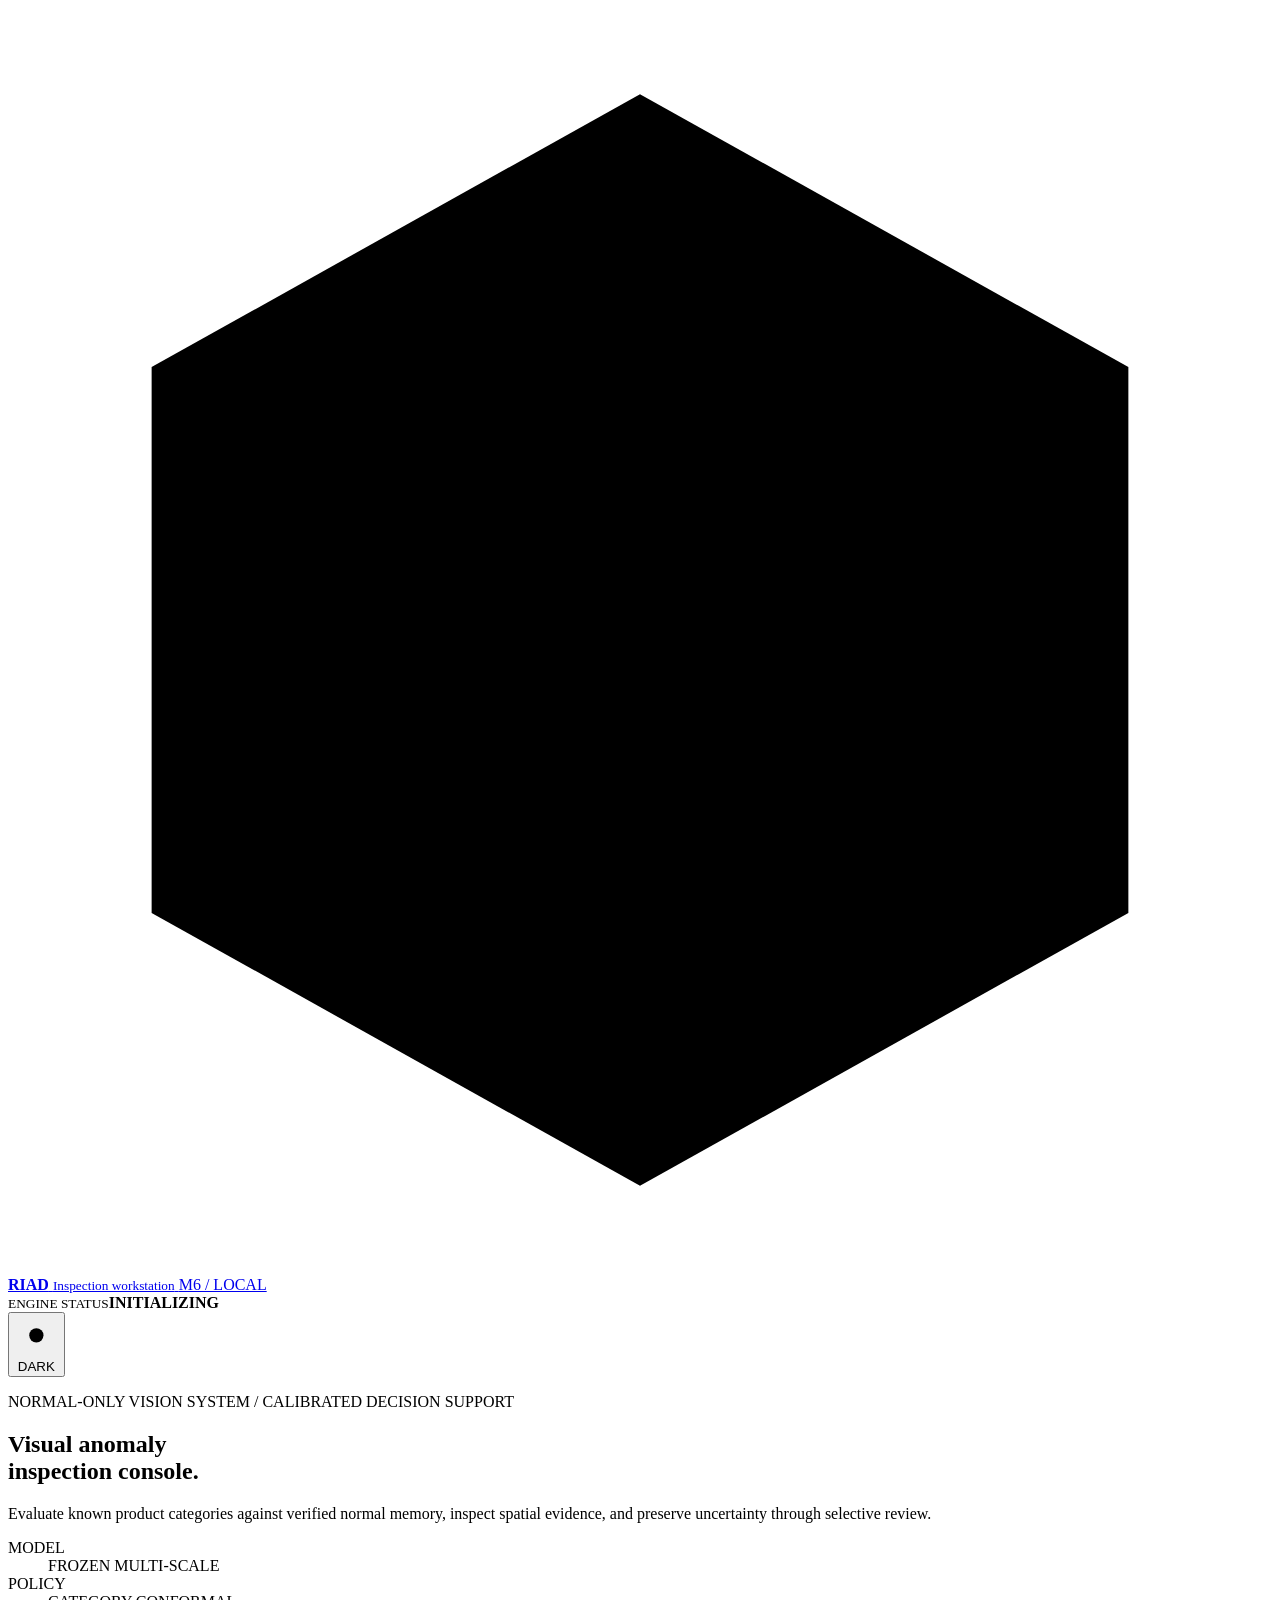
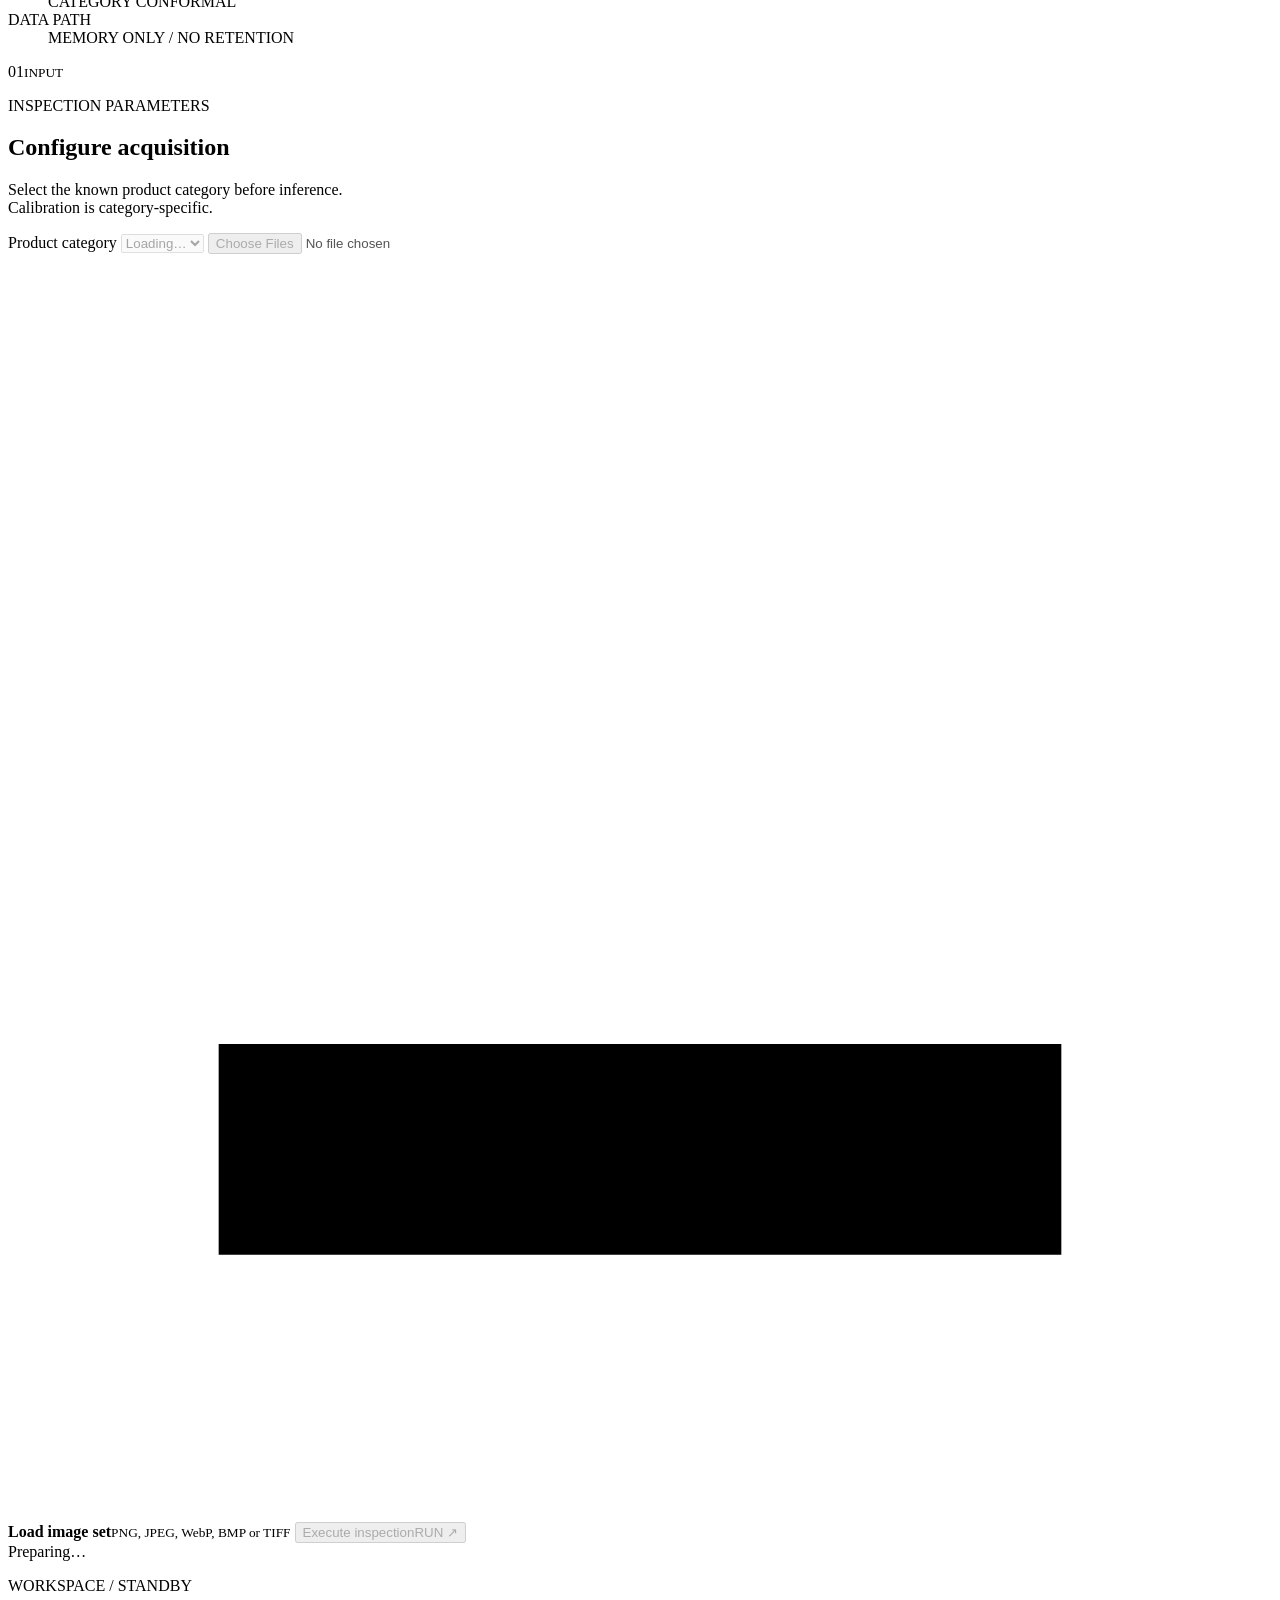
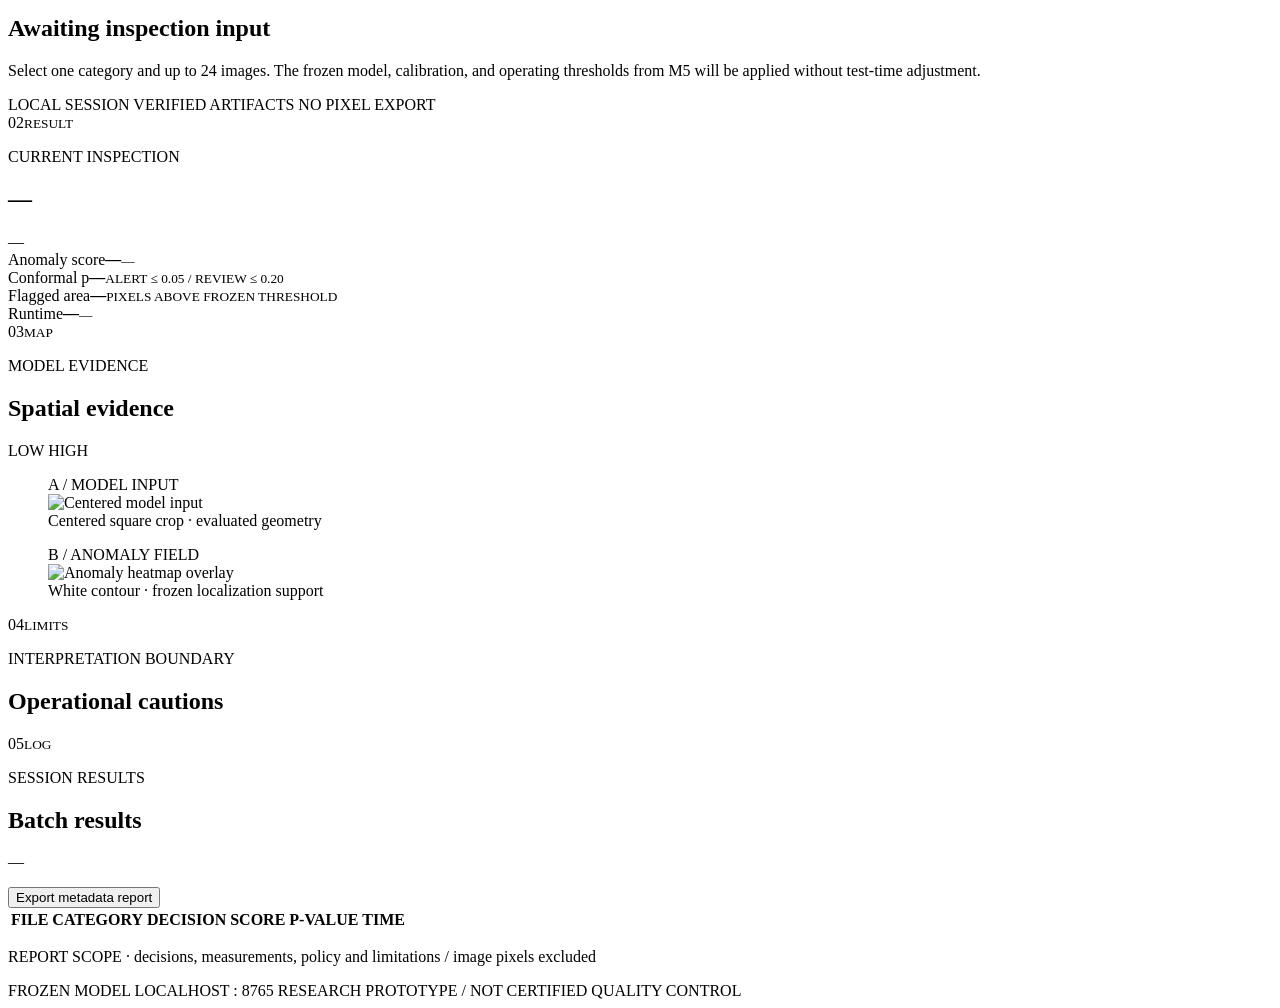
==== src/robust_industrial_anomaly_detection/prototype/static/workstation.html @ 49c625c0 "redesign the UI, added in darkmode + will need revise on the color themes" ====
<!doctype html>
<html lang="en">
  <head>
    <meta charset="utf-8">
    <meta name="viewport" content="width=device-width, initial-scale=1">
    <meta name="color-scheme" content="dark light">
    <title>RIAD · Inspection Workstation</title>
    <link rel="stylesheet" href="/styles.css">
  </head>
  <body data-theme="dark">
    <header class="command-bar">
      <a class="brand" href="/" aria-label="Robust Industrial Anomaly Detection home">
        <svg class="brand-mark" viewBox="0 0 44 44" aria-hidden="true">
          <path d="M22 3 39 12.5v19L22 41 5 31.5v-19L22 3Z"></path>
          <circle cx="22" cy="22" r="8"></circle>
          <path d="M22 9v7m0 12v7M9 22h7m12 0h7"></path>
        </svg>
        <span class="brand-copy">
          <strong>RIAD</strong>
          <small>Inspection workstation</small>
        </span>
        <span class="build-tag">M6 / LOCAL</span>
      </a>
      <div class="command-actions">
        <div class="system-state">
          <span class="status-dot" id="status-dot"></span>
          <span><small>ENGINE STATUS</small><strong id="system-status">INITIALIZING</strong></span>
        </div>
        <button class="theme-toggle" id="theme-toggle" type="button" aria-label="Switch to light mode" aria-pressed="false">
          <svg viewBox="0 0 20 20" aria-hidden="true">
            <circle cx="10" cy="10" r="3.5"></circle>
            <path d="M10 1.5v2M10 16.5v2M1.5 10h2M16.5 10h2M4 4l1.4 1.4M14.6 14.6 16 16M16 4l-1.4 1.4M5.4 14.6 4 16"></path>
          </svg>
          <span id="theme-label">DARK</span>
        </button>
      </div>
    </header>

    <main class="console">
      <section class="hero">
        <div class="hero-copy">
          <p class="overline">NORMAL-ONLY VISION SYSTEM <span>/</span> CALIBRATED DECISION SUPPORT</p>
          <h1>Visual anomaly<br><span>inspection console.</span></h1>
          <p class="lede">Evaluate known product categories against verified normal memory,
            inspect spatial evidence, and preserve uncertainty through selective review.</p>
        </div>
        <dl class="system-specs" aria-label="System properties">
          <div><dt>MODEL</dt><dd id="model-spec">FROZEN MULTI-SCALE</dd></div>
          <div><dt>POLICY</dt><dd>CATEGORY CONFORMAL</dd></div>
          <div><dt>DATA PATH</dt><dd>MEMORY ONLY / NO RETENTION</dd></div>
        </dl>
      </section>

      <section class="module input-module">
        <div class="module-index" aria-hidden="true"><span>01</span><small>INPUT</small></div>
        <div class="module-body">
          <div class="module-heading">
            <div>
              <p class="module-code">INSPECTION PARAMETERS</p>
              <h2>Configure acquisition</h2>
            </div>
            <p class="module-note">Select the known product category before inference.<br>Calibration is category-specific.</p>
          </div>
          <div class="controls">
            <label class="field-label">Product category
              <select id="category" disabled><option>Loading…</option></select>
            </label>
            <label class="file-drop" id="file-drop" tabindex="0">
              <input id="files" type="file" accept="image/png,image/jpeg,image/webp,image/bmp,image/tiff" multiple disabled>
              <svg viewBox="0 0 24 24" aria-hidden="true"><path d="M12 16V4m0 0L7.5 8.5M12 4l4.5 4.5M4 15v4h16v-4"></path></svg>
              <span><strong>Load image set</strong><small id="file-summary">PNG, JPEG, WebP, BMP or TIFF</small></span>
            </label>
            <button class="primary" id="inspect" disabled>
              <span>Execute inspection</span><span class="button-key">RUN ↗</span>
            </button>
          </div>
          <div class="progress-wrap hidden" id="progress-wrap">
            <div class="progress-track"><span id="progress-bar"></span></div>
            <span id="progress-label">Preparing…</span>
          </div>
        </div>
      </section>

      <section class="standby" id="empty-state">
        <div class="reticle" aria-hidden="true"><span></span><span></span><i></i></div>
        <div>
          <p class="module-code">WORKSPACE / STANDBY</p>
          <h2>Awaiting inspection input</h2>
          <p>Select one category and up to 24 images. The frozen model, calibration,
            and operating thresholds from M5 will be applied without test-time adjustment.</p>
        </div>
        <div class="standby-readout" aria-label="Ready-state checks">
          <span><i></i>LOCAL SESSION</span>
          <span><i></i>VERIFIED ARTIFACTS</span>
          <span><i></i>NO PIXEL EXPORT</span>
        </div>
      </section>

      <section class="results hidden" id="results">
        <article class="module decision-module" id="decision-card">
          <div class="module-index" aria-hidden="true"><span>02</span><small>RESULT</small></div>
          <div class="module-body">
            <div class="result-heading">
              <div>
                <p class="module-code">CURRENT INSPECTION</p>
                <h2 id="result-name">—</h2>
              </div>
              <span class="decision-pill" id="decision-pill">—</span>
            </div>
            <div class="metric-grid">
              <div><span>Anomaly score</span><strong id="score">—</strong><small id="score-threshold">—</small></div>
              <div><span>Conformal p</span><strong id="p-value">—</strong><small>ALERT ≤ 0.05 / REVIEW ≤ 0.20</small></div>
              <div><span>Flagged area</span><strong id="area">—</strong><small>PIXELS ABOVE FROZEN THRESHOLD</small></div>
              <div><span>Runtime</span><strong id="runtime">—</strong><small id="runtime-detail">—</small></div>
            </div>
          </div>
        </article>

        <article class="module evidence">
          <div class="module-index" aria-hidden="true"><span>03</span><small>MAP</small></div>
          <div class="module-body">
            <div class="section-heading">
              <div><p class="module-code">MODEL EVIDENCE</p><h2>Spatial evidence</h2></div>
              <span class="legend">LOW <i></i> HIGH</span>
            </div>
            <div class="image-grid">
              <figure><div class="image-label">A / MODEL INPUT</div><img id="preview" alt="Centered model input"><figcaption>Centered square crop · evaluated geometry</figcaption></figure>
              <figure><div class="image-label">B / ANOMALY FIELD</div><img id="heatmap" alt="Anomaly heatmap overlay"><figcaption>White contour · frozen localization support</figcaption></figure>
            </div>
          </div>
        </article>

        <article class="module limits">
          <div class="module-index" aria-hidden="true"><span>04</span><small>LIMITS</small></div>
          <div class="module-body">
            <div class="section-heading"><div><p class="module-code">INTERPRETATION BOUNDARY</p><h2>Operational cautions</h2></div></div>
            <ul id="limitations"></ul>
          </div>
        </article>

        <article class="module batch">
          <div class="module-index" aria-hidden="true"><span>05</span><small>LOG</small></div>
          <div class="module-body">
            <div class="section-heading batch-heading">
              <div><p class="module-code">SESSION RESULTS</p><h2>Batch results</h2><p id="batch-summary">—</p></div>
              <button class="secondary" id="export">Export metadata report</button>
            </div>
            <div class="table-wrap">
              <table>
                <thead><tr><th>FILE</th><th>CATEGORY</th><th>DECISION</th><th>SCORE</th><th>P-VALUE</th><th>TIME</th></tr></thead>
                <tbody id="result-rows"></tbody>
              </table>
            </div>
            <p class="export-note">REPORT SCOPE · decisions, measurements, policy and limitations / image pixels excluded</p>
          </div>
        </article>
      </section>

      <section class="error hidden" id="error" role="alert"></section>
    </main>

    <footer>
      <span id="model-name">FROZEN MODEL</span>
      <span>LOCALHOST : 8765</span>
      <span>RESEARCH PROTOTYPE / NOT CERTIFIED QUALITY CONTROL</span>
    </footer>
    <script src="/app.js"></script>
  </body>
</html>
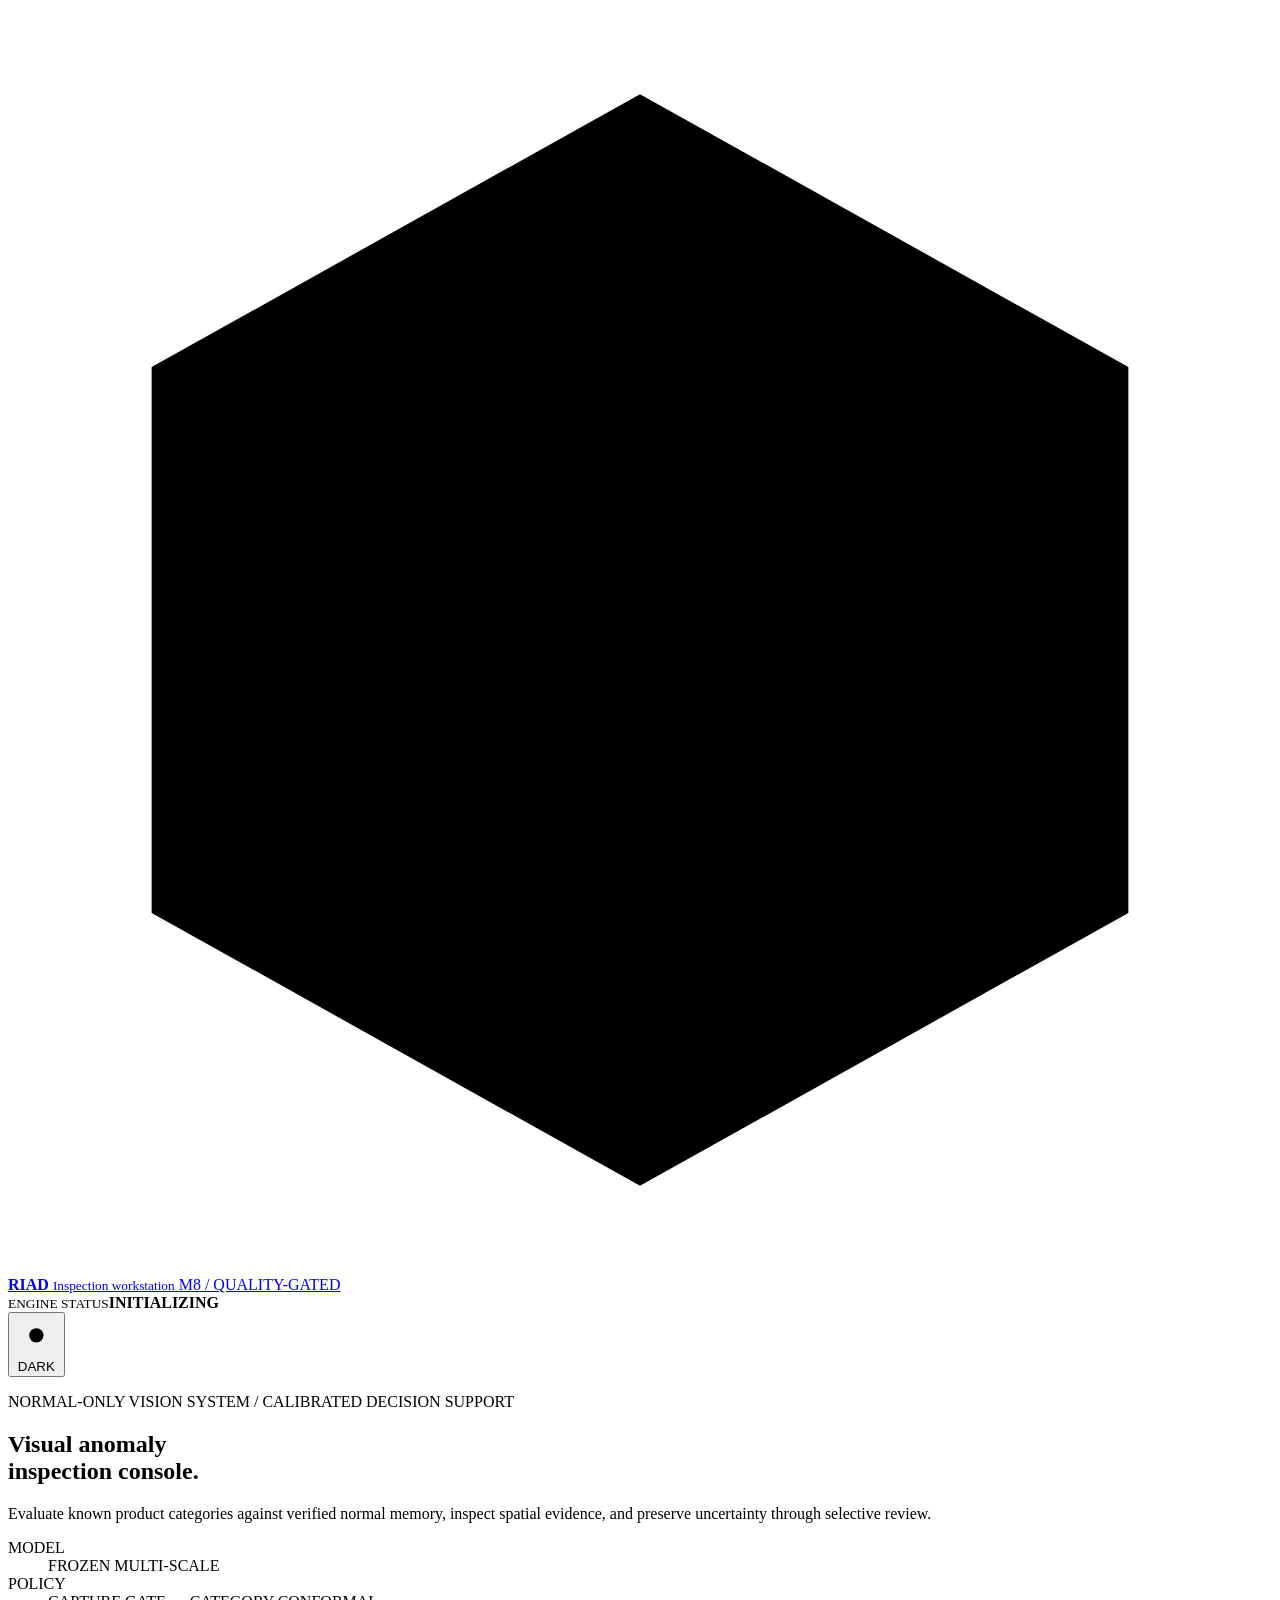
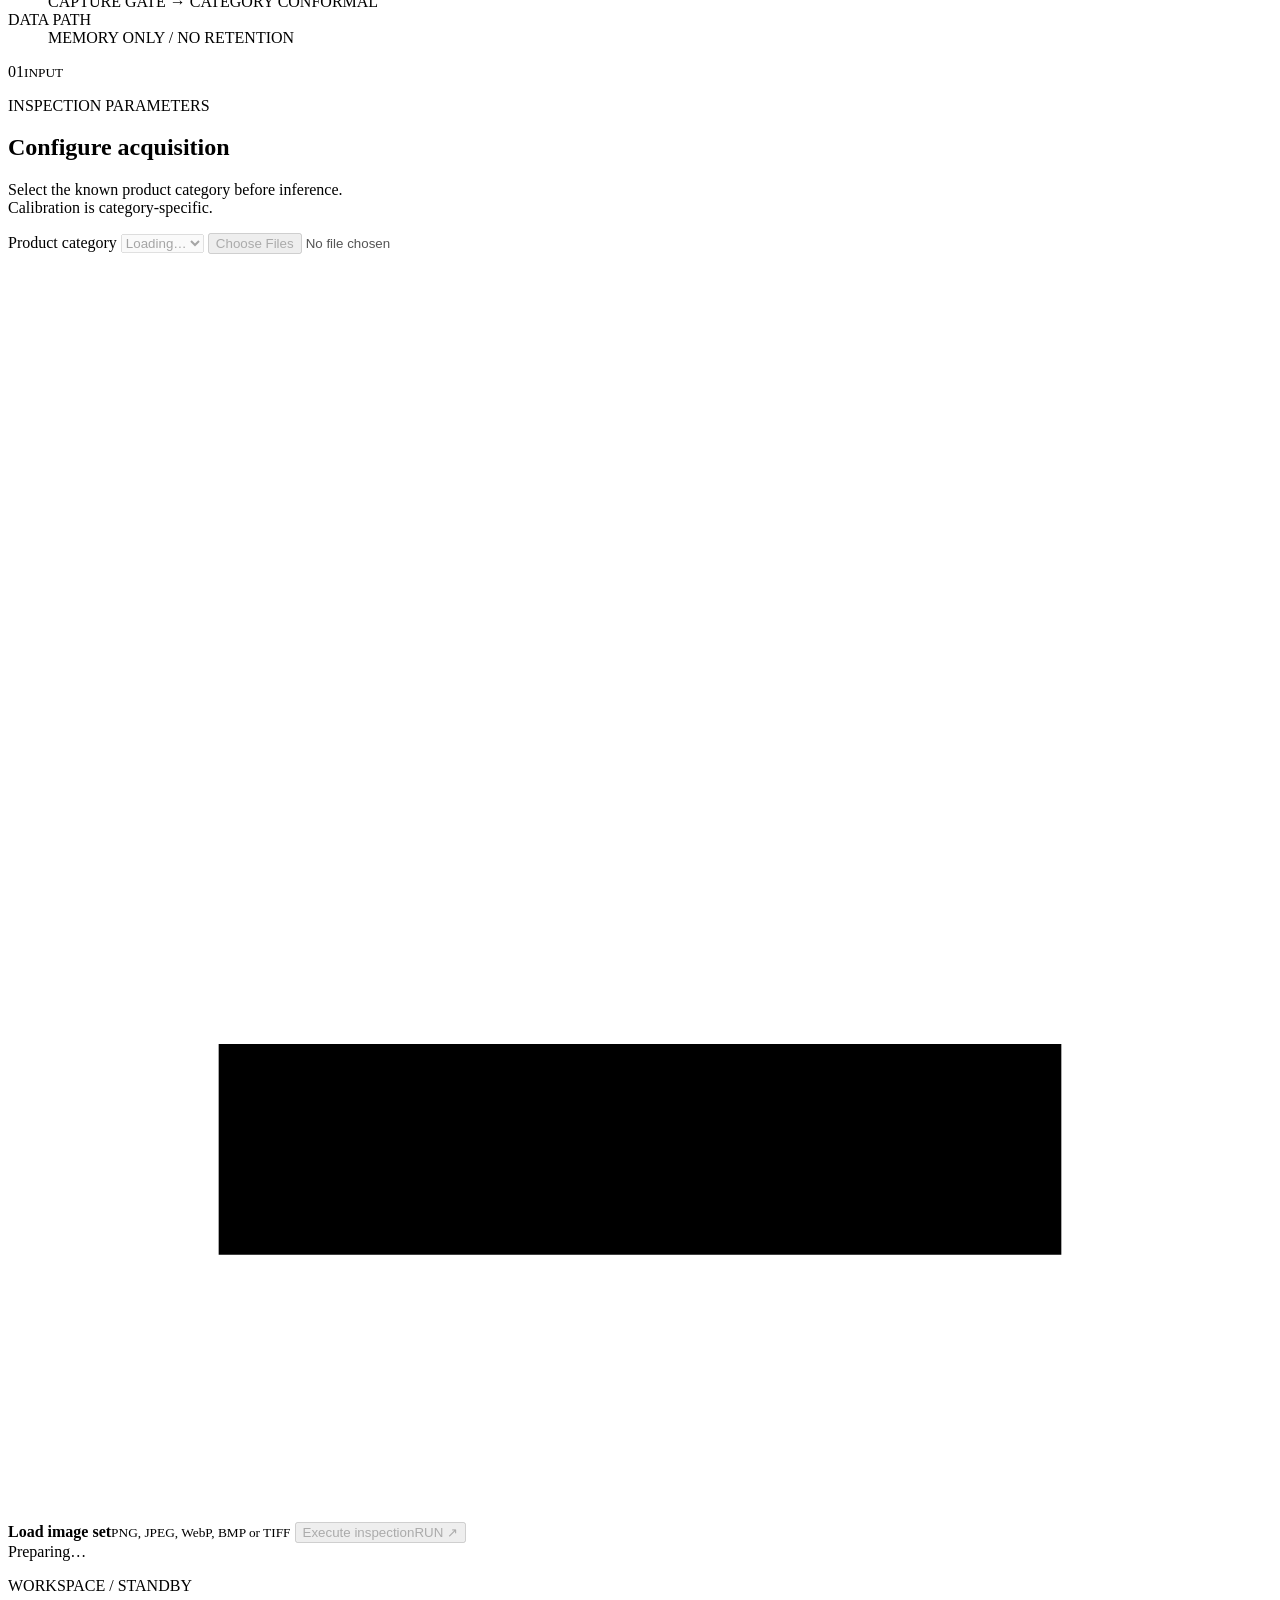
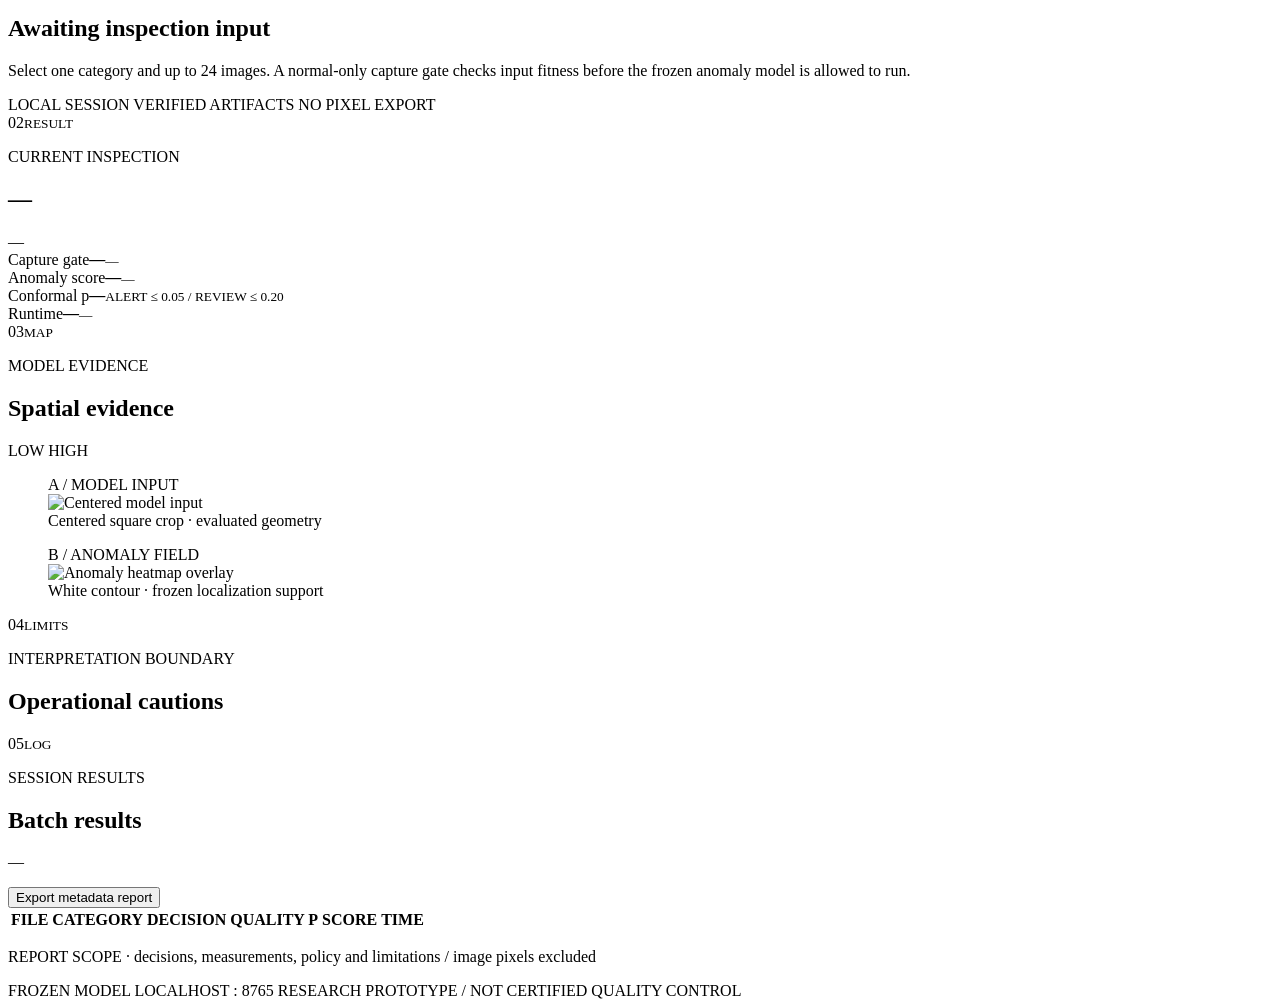
==== commit 6ec9b160: "done m8 capture quality gate" ====
--- a/src/robust_industrial_anomaly_detection/prototype/static/workstation.html
+++ b/src/robust_industrial_anomaly_detection/prototype/static/workstation.html
@@ -19,7 +19,7 @@
           <strong>RIAD</strong>
           <small>Inspection workstation</small>
         </span>
-        <span class="build-tag">M6 / LOCAL</span>
+        <span class="build-tag">M8 / QUALITY-GATED</span>
       </a>
       <div class="command-actions">
         <div class="system-state">
@@ -46,7 +46,7 @@
         </div>
         <dl class="system-specs" aria-label="System properties">
           <div><dt>MODEL</dt><dd id="model-spec">FROZEN MULTI-SCALE</dd></div>
-          <div><dt>POLICY</dt><dd>CATEGORY CONFORMAL</dd></div>
+          <div><dt>POLICY</dt><dd>CAPTURE GATE → CATEGORY CONFORMAL</dd></div>
           <div><dt>DATA PATH</dt><dd>MEMORY ONLY / NO RETENTION</dd></div>
         </dl>
       </section>
@@ -86,8 +86,8 @@
         <div>
           <p class="module-code">WORKSPACE / STANDBY</p>
           <h2>Awaiting inspection input</h2>
-          <p>Select one category and up to 24 images. The frozen model, calibration,
-            and operating thresholds from M5 will be applied without test-time adjustment.</p>
+          <p>Select one category and up to 24 images. A normal-only capture gate checks
+            input fitness before the frozen anomaly model is allowed to run.</p>
         </div>
         <div class="standby-readout" aria-label="Ready-state checks">
           <span><i></i>LOCAL SESSION</span>
@@ -108,9 +108,9 @@
               <span class="decision-pill" id="decision-pill">—</span>
             </div>
             <div class="metric-grid">
+              <div><span>Capture gate</span><strong id="quality-status">—</strong><small id="quality-detail">—</small></div>
               <div><span>Anomaly score</span><strong id="score">—</strong><small id="score-threshold">—</small></div>
               <div><span>Conformal p</span><strong id="p-value">—</strong><small>ALERT ≤ 0.05 / REVIEW ≤ 0.20</small></div>
-              <div><span>Flagged area</span><strong id="area">—</strong><small>PIXELS ABOVE FROZEN THRESHOLD</small></div>
               <div><span>Runtime</span><strong id="runtime">—</strong><small id="runtime-detail">—</small></div>
             </div>
           </div>
@@ -125,7 +125,7 @@
             </div>
             <div class="image-grid">
               <figure><div class="image-label">A / MODEL INPUT</div><img id="preview" alt="Centered model input"><figcaption>Centered square crop · evaluated geometry</figcaption></figure>
-              <figure><div class="image-label">B / ANOMALY FIELD</div><img id="heatmap" alt="Anomaly heatmap overlay"><figcaption>White contour · frozen localization support</figcaption></figure>
+              <figure id="heatmap-figure"><div class="image-label">B / ANOMALY FIELD</div><img id="heatmap" alt="Anomaly heatmap overlay"><figcaption id="heatmap-caption">White contour · frozen localization support</figcaption></figure>
             </div>
           </div>
         </article>
@@ -147,7 +147,7 @@
             </div>
             <div class="table-wrap">
               <table>
-                <thead><tr><th>FILE</th><th>CATEGORY</th><th>DECISION</th><th>SCORE</th><th>P-VALUE</th><th>TIME</th></tr></thead>
+                <thead><tr><th>FILE</th><th>CATEGORY</th><th>DECISION</th><th>QUALITY P</th><th>SCORE</th><th>TIME</th></tr></thead>
                 <tbody id="result-rows"></tbody>
               </table>
             </div>
